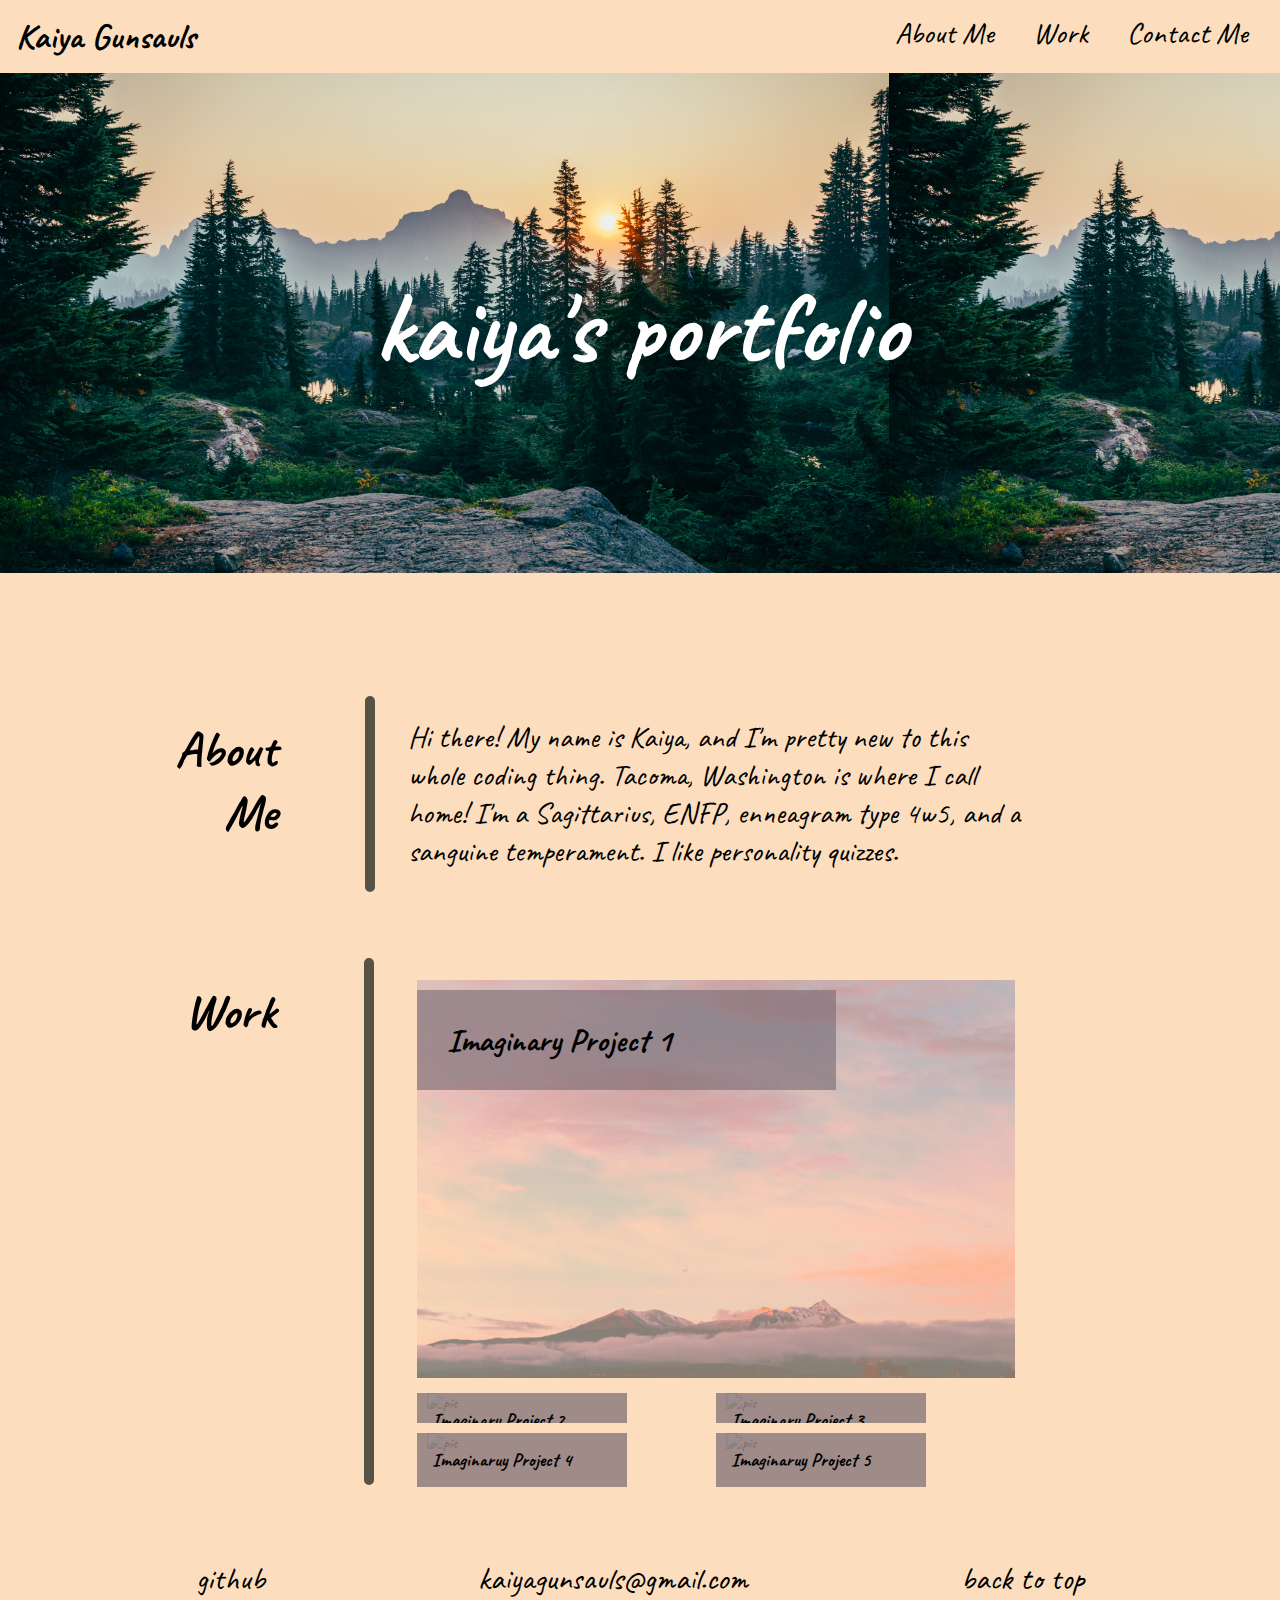
==== index.html @ 3f0dbb6b "most of the framework and design, still needs media queries and a few other layout tweaks" ====
<!DOCTYPE html>
<html lang="en">
<head>
    <meta charset="UTF-8">
    <meta http-equiv="X-UA-Compatible" content="IE=edge">
    <meta name="viewport" content="width=device-width, initial-scale=1.0">
    <link rel="stylesheet" href="./assets/style.css">
    <title>Kaiya's Portfolio</title>
</head>

<body>

    <a href="top"></a>

    <div class="topnav">
        <div><h3>Kaiya Gunsauls</h3></div>
        <div id="links"><a href="#about">About Me</a>
        <a href="#work">Work</a>
        <a href="#contact">Contact Me</a>
        </div>
    </div>

    <div class="main-header">
        <h1>kaiya's portfolio</h1>
    </div>

    <main>
        
        

        <section class="info">
            <h2>About Me</h2> 

            <hr>

            <p>Hi there! My name is Kaiya, and I'm pretty new to this whole coding thing. Tacoma, Washington is where I call home! I'm a Sagittarius, ENFP, enneagram type 4w5, and a sanguine temperament. I like personality quizzes.</p>
            
        </section>


        

        <section class="info">

            <h2>Work</h2>

            <hr>
                
            <div class="cards">
                <div id="featured">
                    <img src="./assets/photo-1508020268086-b96cf4f4bb2e.jpg">
                    <h3>Imaginary Project 1</h3> 
                </div>

                <div class="images">
                    <img src="https://place-puppy.com/700x500" alt="pic">
                    <h3>Imaginary Project 2</h3>
                </div>

                <div class="images">
                    <img src="https://place-puppy.com/700x500" alt="pic">
                        <h3>Imaginary Project 3</h3>
                </div>
            
                <div class="images">
                    <img src="https://place-puppy.com/700x500" alt="pic">
                        <h3>Imaginaruy Project 4</h3>
                </div>

                <div class="images">
                    <img src="https://place-puppy.com/700x500" alt="pic">
                        <h3>Imaginaruy Project 5</h3>
                </div>
            </div> 
        </section> 

        
        <br>
        <br>

        <footer id="contact">
            <a href="https://github.com/kaiyagun" target="_blank">github</a>
            <a href="mailto: kaiyagunsauls@gmail.com">kaiyagunsauls@gmail.com</a>
            <a href="#top">back to top</a>
        </footer> 
    </main>
        
   

   

</body>
</html>
---- assets/style.css ----
@font-face {
    font-family: myFirstFont;
    src: url(../assets/Caveat-VariableFont_wght.ttf);
}

* {
    background-color: #fcdebe;
    font-family: myFirstFont;  
    margin: 0;
    box-sizing: border-box;
}

body {
    display: flex;
    flex-direction: column;
    flex-wrap: wrap;
}

main {
    margin: 7%;
}

.main-header {
    justify-content: flex-start;
    background-image: url("./pic1.jpg");
    height: 500px;
    margin-top: 0px;
    padding: 64px 0;
    width: 100%;
    background-size: contain;
}

.main-header h1 {
    color: white;
    background: rgb(151, 201, 202, 0.0);
    margin: 10%;
    font-size: 100px;
    text-align: center;
} 

.topnav { 
    top: 0;
    width: 100%;
    background-color: #fcdebe;
}

.topnav div {
    float: left;
    text-align: center;
    padding: 14px 16px;
    text-decoration: none;
    font-size: 30px;
    color: black;
    background-color: #fcdebe;
}

.topnav #links {
    text-align: center;
    float: right;
}

.topnav a {
    padding: 14px 16px;
    text-decoration: none;
    font-size: 30px;
    color: black;
    background-color: #fcdebe;
    transition: background-color 250ms ease-in-out;
}

.topnav a:hover {
    background-color: #776871;
    color: white;
    transform: translateY(-10px)
}

/* main container with both sections inside */
.info {
    display: flex;
    margin-right: 5%;
    width: 100%;
}

.info h2 {
    text-align: right;
    width: 15%;
    font-size: 50px;
    border-right-width: 5px;
    border-right-color: #565246;
    margin: 5%;
}

/* about me text */
.info p {
    float: right;
    width: 70%;
    font-size: 30px;
    margin: 5%; 
    margin-left: 0;
    margin-right: 15%;
}

/* divider lines */
.info hr {
    color: #565246;
    border-style: solid;
    border-radius: 10px;
    border-width: 5px;
    margin: 3%;
}

/* container with images inside */
.cards {
    margin: 5%;
    margin-left: 0;
    margin-right: 15%;
    display: flex;
    flex-wrap: wrap;
    float: right;
    width: 70%;
    padding: 0 10px;
}

.images {
    position: relative;
    width: 50%;
    flex-wrap: wrap;
}

.images img {
    position: relative;
    width: 100%;
    height: 100%;
    opacity: 0.5;
    padding: 10px;
    transition: opacity 250ms ease-in-out;
}

.images:hover img {
    opacity: 1;
}

.images h3 {
    background-color: rgba(119, 104, 113,0.7);
    padding: 5%;
    position: absolute;
    top: 10px;
    width: 70%;
    transition: transform 250ms ease-in-out;
}

.images:hover h3 {
    background-color: #739E82;
}

#featured {
    position: relative;
    width: 100%;
    flex-wrap: wrap;
}

#featured img {
    opacity: 0.5;
    border: 3px #565246;
    padding: 0px;
    width: 100%;
    align-content: flex-start;
    justify-content: space-between;
    transition: opacity 250ms ease-in-out;
}

#featured h3 {
    background-color: rgba(119, 104, 113,0.6);
    font-size: 200%;
    padding: 5%;
    position: absolute;
    top: 10px;
    width: 70%;
    transition: transform 250ms ease-in-out;
}

#featured:hover img {
    opacity: 1;
}

#featured:hover h3 {
    background-color: #739E82;
    transform: translateY(-10px)
}

footer {
    display: flex;
    font-size: 32px;
    bottom: 5px;
    text-align: center;
}

footer a {
    text-align: center;
    text-decoration: none;
    color: black;
    margin: auto;
    margin-bottom: 0;
}
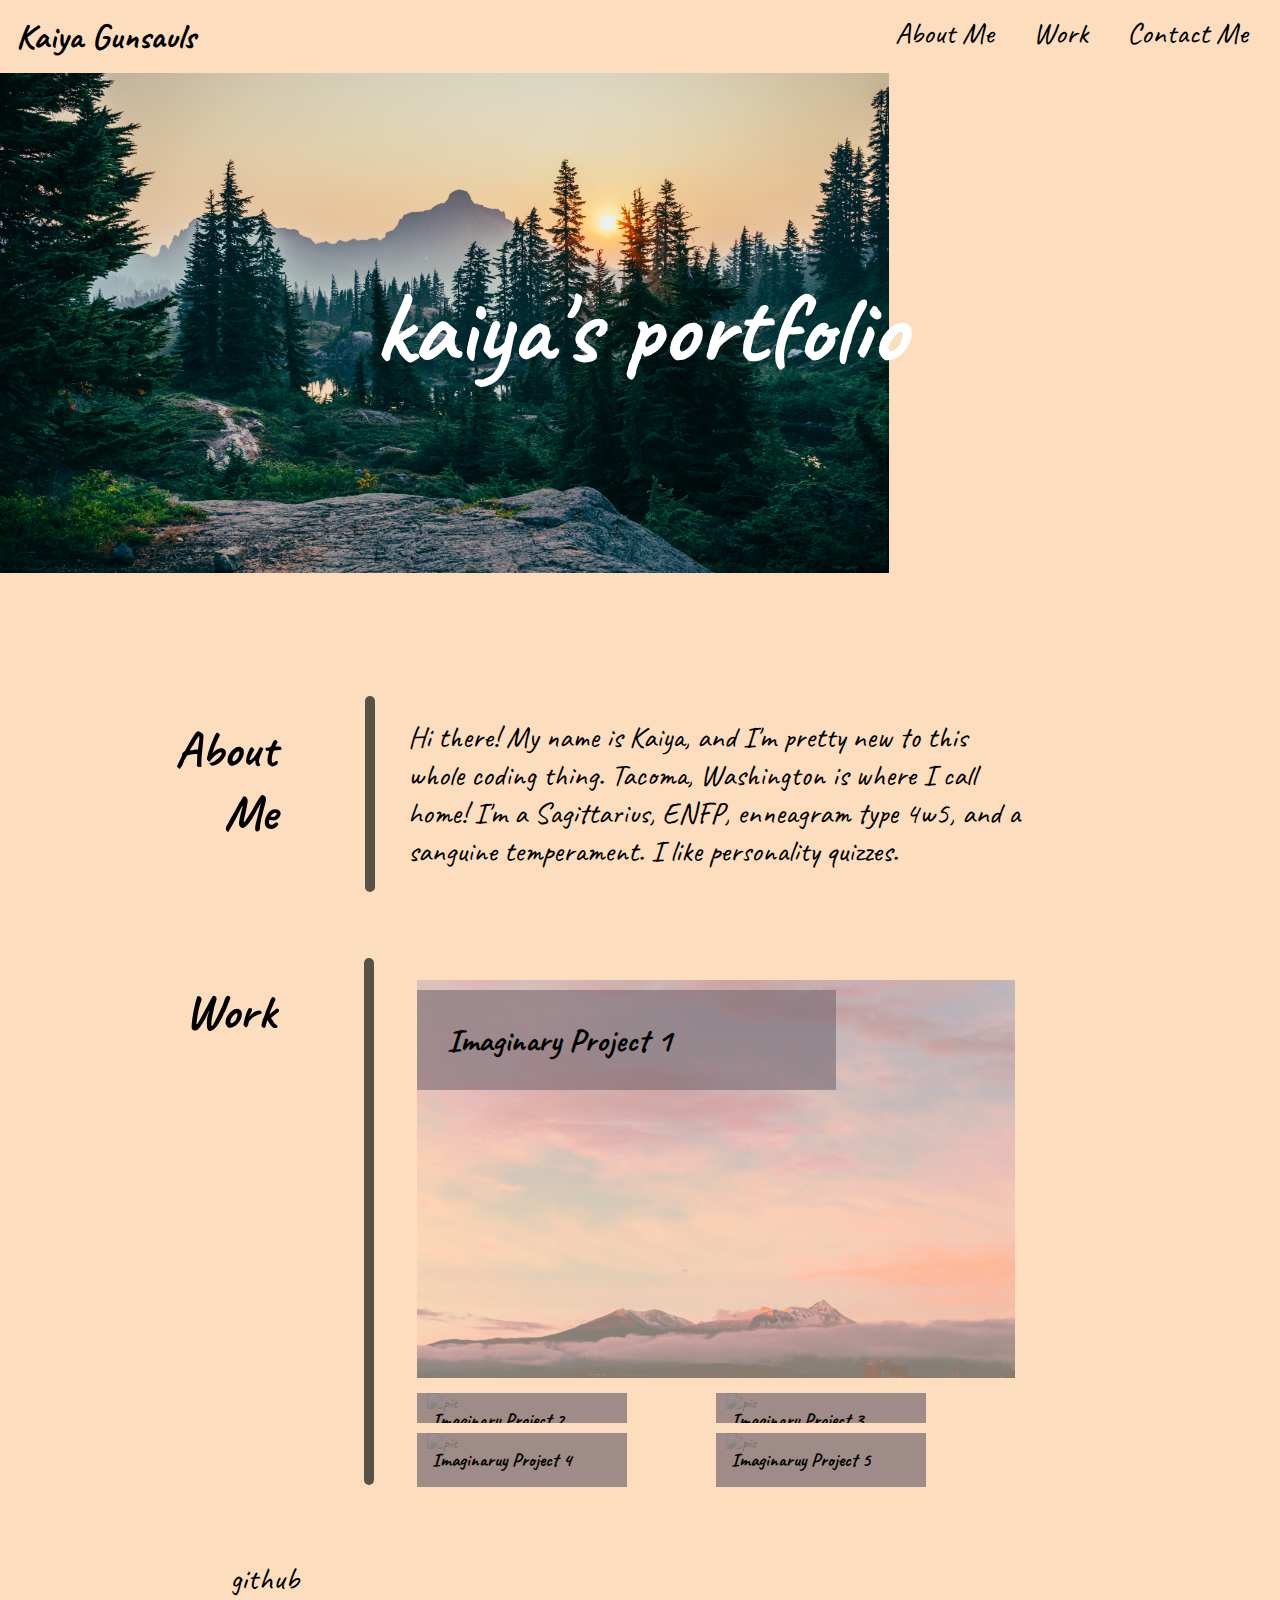
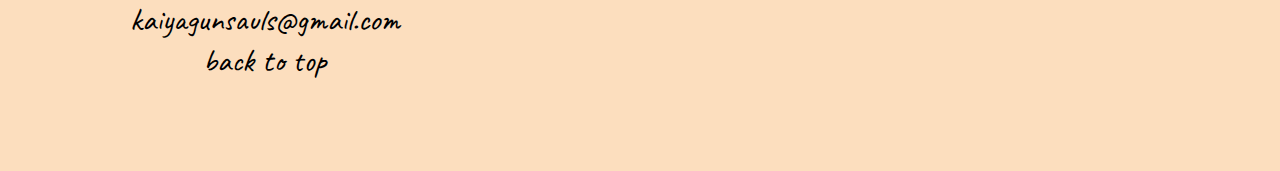
==== commit 863b60f2: "added responsive design and fixed a few other typos" ====
--- a/index.html
+++ b/index.html
@@ -29,7 +29,7 @@
         
 
         <section class="info">
-            <h2>About Me</h2> 
+            <h2 id="about">About Me</h2> 
 
             <hr>
 
@@ -42,7 +42,7 @@
 
         <section class="info">
 
-            <h2>Work</h2>
+            <h2 id="work">Work</h2>
 
             <hr>
                 
@@ -74,20 +74,18 @@
             </div> 
         </section> 
 
-        
+
         <br>
         <br>
 
         <footer id="contact">
-            <a href="https://github.com/kaiyagun" target="_blank">github</a>
-            <a href="mailto: kaiyagunsauls@gmail.com">kaiyagunsauls@gmail.com</a>
-            <a href="#top">back to top</a>
+            <ul>
+            <li><a href="https://github.com/kaiyagun" target="_blank">github</a></li>
+            <li><a href="mailto: kaiyagunsauls@gmail.com">kaiyagunsauls@gmail.com</a></li>
+            <li><a href="#top">back to top</a></li>
+            </ul>
         </footer> 
     </main>
-        
-   
-
-   
 
 </body>
 </html>--- a/assets/style.css
+++ b/assets/style.css
@@ -23,6 +23,7 @@
 .main-header {
     justify-content: flex-start;
     background-image: url("./pic1.jpg");
+    background-repeat: no-repeat;
     height: 500px;
     margin-top: 0px;
     padding: 64px 0;
@@ -189,10 +190,14 @@
 }
 
 footer {
-    display: flex;
+    display: inline-flex;
     font-size: 32px;
     bottom: 5px;
     text-align: center;
+}
+
+footer ul {
+    list-style-type: none;
 }
 
 footer a {
@@ -201,4 +206,33 @@
     color: black;
     margin: auto;
     margin-bottom: 0;
+}
+
+@media screen and (max-width: 600px) {
+
+    .topnav div a {
+        display: block;
+    }
+
+    .main-header h1 {
+        font-size: 300%;
+    }
+    .main-header {
+        height: 300px;
+    }
+    .images img {
+        width: 100%;
+    }
+    
+    .info {
+        display: block;
+        width: 100%;
+    }
+
+    footer li{
+        display: block;
+        text-align: center;
+        list-style-type: none;
+        bottom: 0;
+    }
 }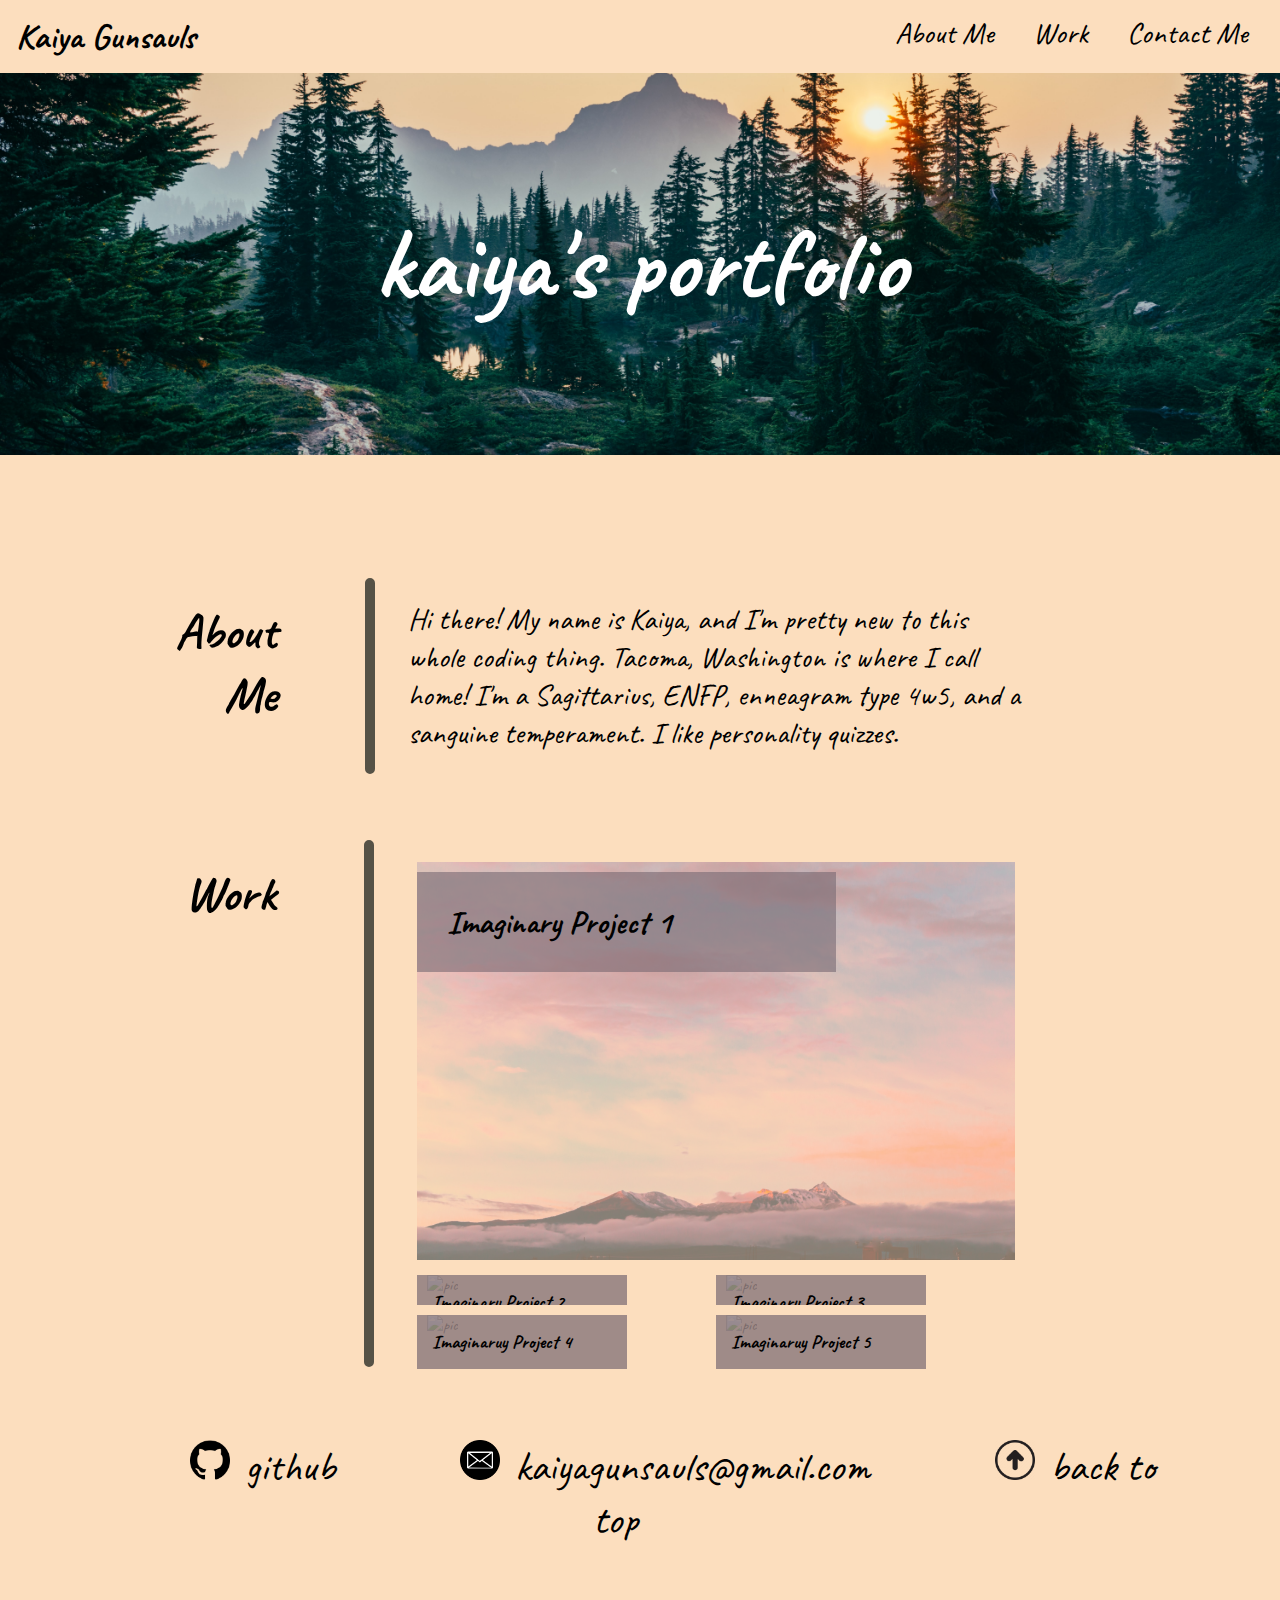
==== commit 9906cebb: "added icons to footer and fixed formatting there" ====
--- a/index.html
+++ b/index.html
@@ -79,11 +79,9 @@
         <br>
 
         <footer id="contact">
-            <ul>
-            <li><a href="https://github.com/kaiyagun" target="_blank">github</a></li>
-            <li><a href="mailto: kaiyagunsauls@gmail.com">kaiyagunsauls@gmail.com</a></li>
-            <li><a href="#top">back to top</a></li>
-            </ul>
+            <a href="https://github.com/kaiyagun" target="_blank"><img src="./assets/github.png" class="icon">github</a>
+            <a href="mailto: kaiyagunsauls@gmail.com"><img src="./assets/email (1).png" class="icon">kaiyagunsauls@gmail.com</a></li>
+            <a href="#top"><img src="./assets/better-arrow.png" class="icon">back to top</a>
         </footer> 
     </main>
 
--- a/assets/style.css
+++ b/assets/style.css
@@ -21,14 +21,14 @@
 }
 
 .main-header {
-    justify-content: flex-start;
     background-image: url("./pic1.jpg");
     background-repeat: no-repeat;
-    height: 500px;
-    margin-top: 0px;
-    padding: 64px 0;
-    width: 100%;
-    background-size: contain;
+    background-size: cover;
+    background-position: 50% 50%;
+    position: relative;
+    width: 100%;
+    height: auto;
+    display: block;
 }
 
 .main-header h1 {
@@ -190,22 +190,26 @@
 }
 
 footer {
-    display: inline-flex;
-    font-size: 32px;
-    bottom: 5px;
-    text-align: center;
-}
-
-footer ul {
-    list-style-type: none;
-}
+    font-size: 42px;
+    bottom: 0px;
+    text-align: center;
+   
+}
+
 
 footer a {
     text-align: center;
     text-decoration: none;
     color: black;
-    margin: auto;
-    margin-bottom: 0;
+    margin: 50px;
+    margin-bottom: 0; 
+    bottom: 0;
+   
+}
+
+.icon {
+    height: 40px;
+    margin: 0 15px;
 }
 
 @media screen and (max-width: 600px) {
@@ -219,7 +223,9 @@
     }
     .main-header {
         height: 300px;
-    }
+    background-repeat: no-repeat;
+    }
+
     .images img {
         width: 100%;
     }
@@ -228,11 +234,4 @@
         display: block;
         width: 100%;
     }
-
-    footer li{
-        display: block;
-        text-align: center;
-        list-style-type: none;
-        bottom: 0;
-    }
 }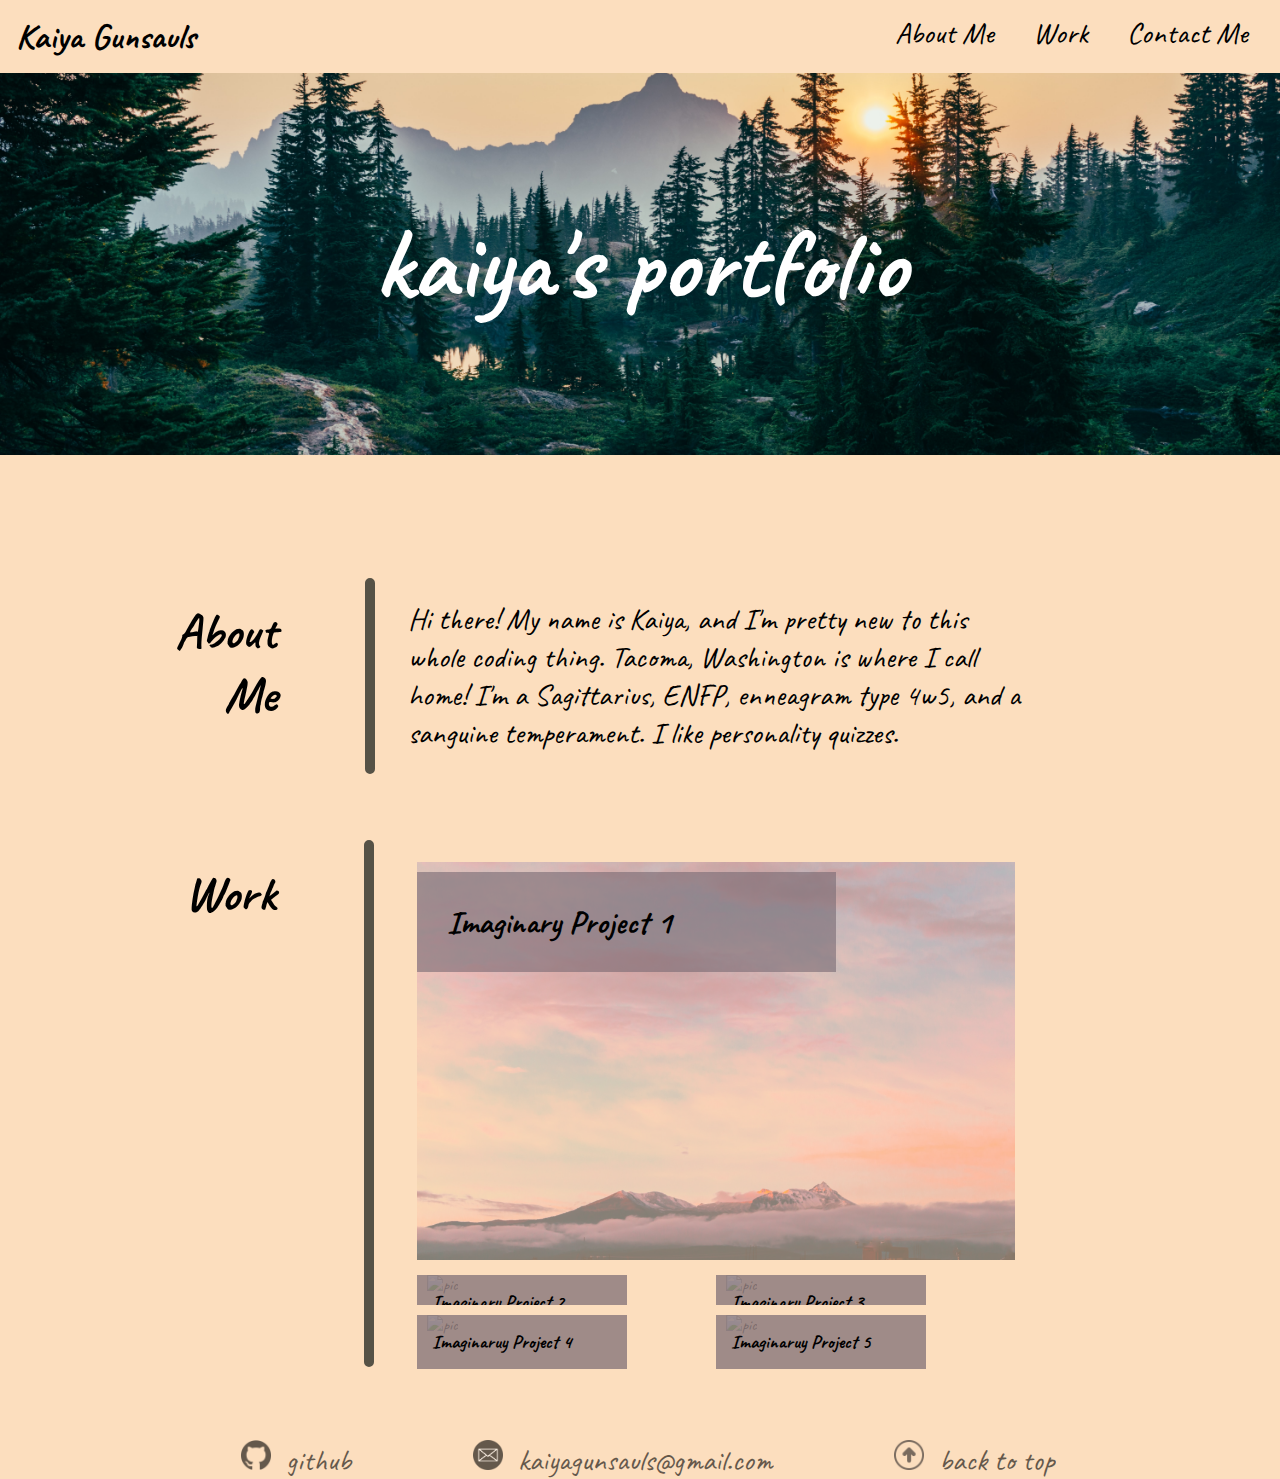
==== commit 08211f61: "changed to unique placeholders" ====
--- a/index.html
+++ b/index.html
@@ -58,17 +58,17 @@
                 </div>
 
                 <div class="images">
-                    <img src="https://place-puppy.com/700x500" alt="pic">
+                    <img src="http://placekitten.com/700/500" alt="pic">
                         <h3>Imaginary Project 3</h3>
                 </div>
             
                 <div class="images">
-                    <img src="https://place-puppy.com/700x500" alt="pic">
+                    <img src=" http://placebeard.it/700/500" alt="pic">
                         <h3>Imaginaruy Project 4</h3>
                 </div>
 
                 <div class="images">
-                    <img src="https://place-puppy.com/700x500" alt="pic">
+                    <img src="https://placebear.com/700/500" alt="pic">
                         <h3>Imaginaruy Project 5</h3>
                 </div>
             </div> 
--- a/assets/style.css
+++ b/assets/style.css
@@ -18,6 +18,7 @@
 
 main {
     margin: 7%;
+    margin-bottom: 0;
 }
 
 .main-header {
@@ -190,10 +191,9 @@
 }
 
 footer {
-    font-size: 42px;
+    font-size: 30px;
     bottom: 0px;
     text-align: center;
-   
 }
 
 
@@ -204,11 +204,16 @@
     margin: 50px;
     margin-bottom: 0; 
     bottom: 0;
-   
+    opacity: 0.6;
+    transition: opacity 250ms ease-in-out;
+}
+
+footer a:hover {
+    opacity: 1;
 }
 
 .icon {
-    height: 40px;
+    height: 30px;
     margin: 0 15px;
 }
 
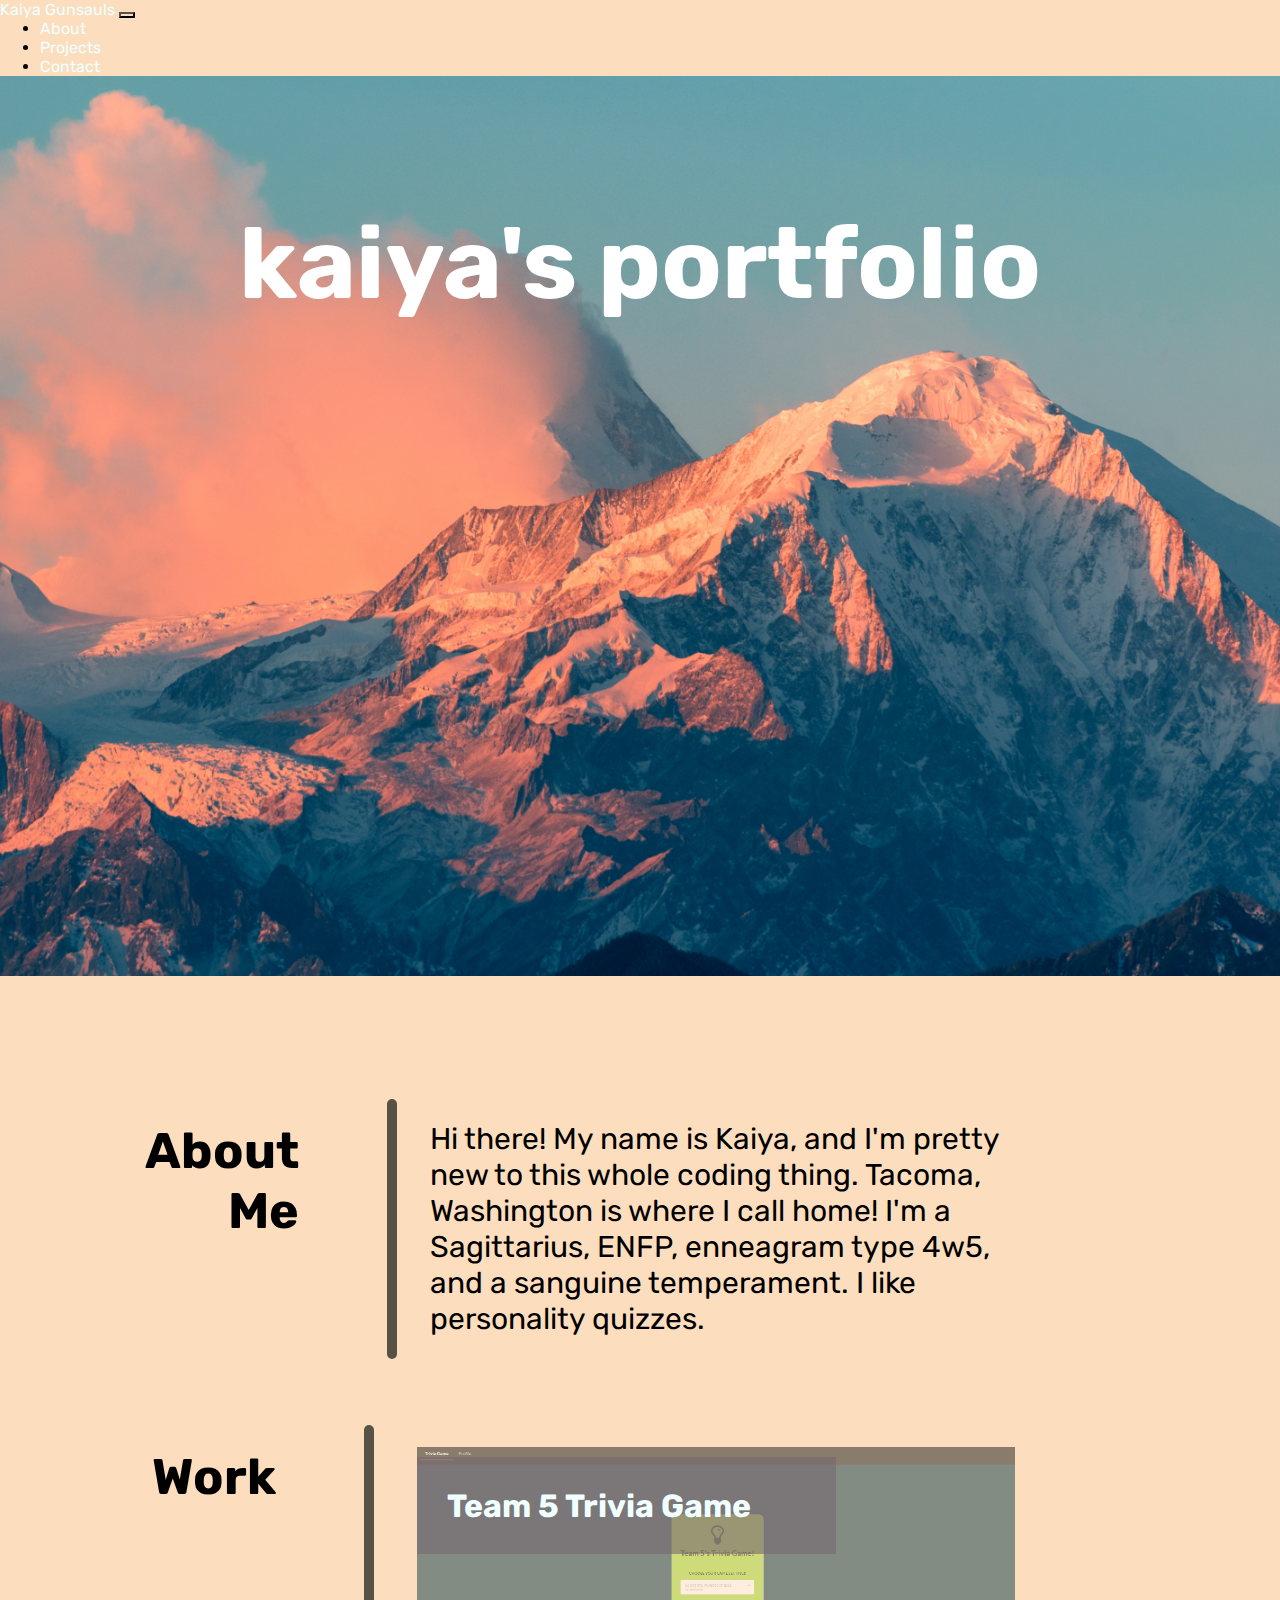
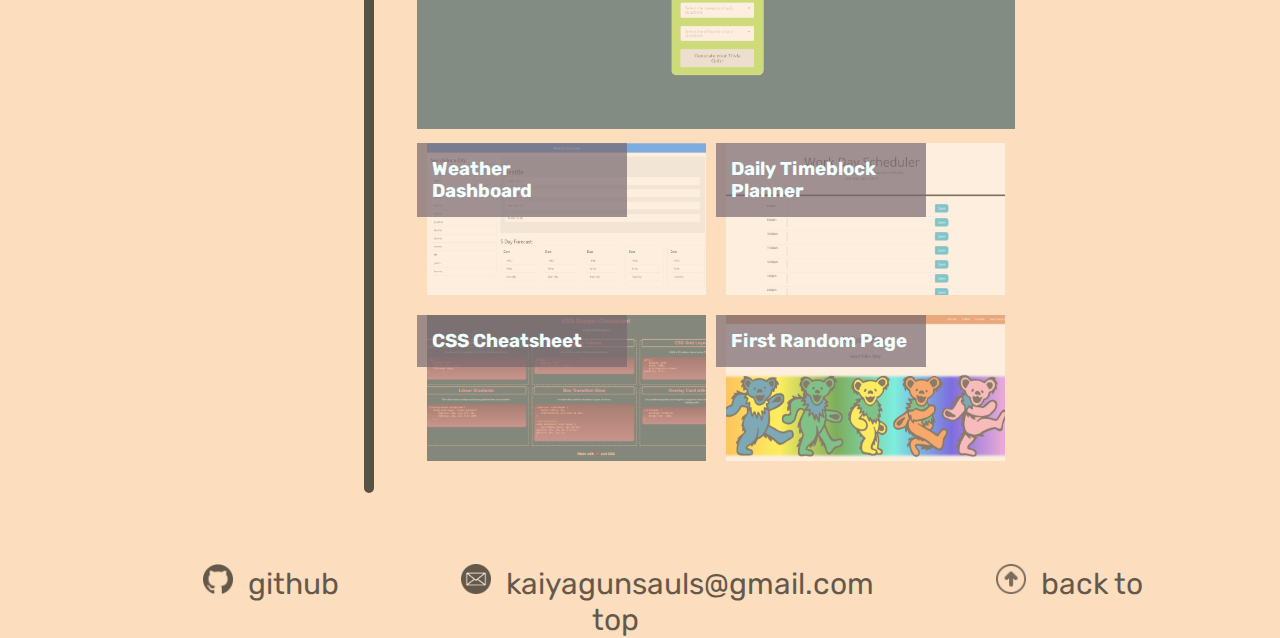
==== commit 0649ebec: "added new project links and new header image, also changed font" ====
--- a/index.html
+++ b/index.html
@@ -4,6 +4,7 @@
     <meta charset="UTF-8">
     <meta http-equiv="X-UA-Compatible" content="IE=edge">
     <meta name="viewport" content="width=device-width, initial-scale=1.0">
+    <link href="https://cdn.jsdelivr.net/npm/bootstrap@5.1.3/dist/css/bootstrap.min.css" rel="stylesheet" integrity="sha384-1BmE4kWBq78iYhFldvKuhfTAU6auU8tT94WrHftjDbrCEXSU1oBoqyl2QvZ6jIW3" crossorigin="anonymous">
     <link rel="stylesheet" href="./assets/style.css">
     <title>Kaiya's Portfolio</title>
 </head>
@@ -12,13 +13,28 @@
 
     <a href="top"></a>
 
-    <div class="topnav">
-        <div><h3>Kaiya Gunsauls</h3></div>
-        <div id="links"><a href="#about">About Me</a>
-        <a href="#work">Work</a>
-        <a href="#contact">Contact Me</a>
-        </div>
-    </div>
+<nav class="navbar fixed-top navbar-expand-lg navbar-light">
+            <div class="container-fluid">
+              <a class="navbar-brand" href="#">Kaiya Gunsauls</a>
+              <button class="navbar-toggler" type="button" data-bs-toggle="collapse" data-bs-target="#navbarNavDropdown" aria-controls="navbarNavDropdown" aria-expanded="false" aria-label="Toggle navigation">
+                <span class="navbar-toggler-icon"></span>
+              </button>
+              <div class="collapse navbar-collapse" id="navbarNavDropdown">
+                <ul class="navbar-nav">
+                  <li class="nav-item">
+                    <a class="nav-link active" aria-current="page" href="#about">About</a>
+                  </li>
+                  <li class="nav-item">
+                    <a class="nav-link" href="#">Projects</a>
+                  </li>
+                  <li class="nav-item">
+                    <a class="nav-link" href="#">Contact</a>
+                  </li>
+                </ul>
+              </div>
+            </div>
+          </nav>
+    
 
     <div class="main-header">
         <h1>kaiya's portfolio</h1>
@@ -28,8 +44,8 @@
         
         
 
-        <section class="info">
-            <h2 id="about">About Me</h2> 
+        <section id="about" class="info">
+            <h2 >About Me</h2> 
 
             <hr>
 
@@ -48,28 +64,43 @@
                 
             <div class="cards">
                 <div id="featured">
-                    <img src="./assets/photo-1508020268086-b96cf4f4bb2e.jpg">
-                    <h3>Imaginary Project 1</h3> 
+                    <a href="https://kaiyagun.github.io/trivia/" target="_blank">
+                    <img src="./assets/trivia--ss.png">
+                    
+                    <h3>Team 5 Trivia Game</h3> 
+                    </a>
                 </div>
 
                 <div class="images">
-                    <img src="https://place-puppy.com/700x500" alt="pic">
-                    <h3>Imaginary Project 2</h3>
+                    <a href="https://kaiyagun.github.io/weather-dash/" target="_blank">
+                        <img src="./assets/135737987-56b65b7e-bca2-49ea-97bc-8f7c53a5bf11.png">
+                        
+                        <h3>Weather Dashboard</h3> 
+                        </a>
                 </div>
 
                 <div class="images">
-                    <img src="http://placekitten.com/700/500" alt="pic">
-                        <h3>Imaginary Project 3</h3>
+                    <a href="https://kaiyagun.github.io/daily-planner/" target="_blank">
+                        <img src="./assets/planner-ss.png">
+                        
+                        <h3>Daily Timeblock Planner</h3> 
+                        </a>
                 </div>
             
                 <div class="images">
-                    <img src=" http://placebeard.it/700/500" alt="pic">
-                        <h3>Imaginaruy Project 4</h3>
+                    <a href="https://kaiyagun.github.io/css-cheatsheet/" target="_blank">
+                        <img src="./assets/cheatsheet-ss.png">
+                        
+                        <h3>CSS Cheatsheet</h3> 
+                        </a>
                 </div>
 
                 <div class="images">
-                    <img src="https://placebear.com/700/500" alt="pic">
-                        <h3>Imaginaruy Project 5</h3>
+                    <a href="https://kaiyagun.github.io/cool-page/" target="_blank">
+                        <img src="./assets/coolpage-ss.png">
+                        
+                        <h3>First Random Page</h3> 
+                        </a>
                 </div>
             </div> 
         </section> 
@@ -84,6 +115,7 @@
             <a href="#top"><img src="./assets/better-arrow.png" class="icon">back to top</a>
         </footer> 
     </main>
-
+    <script src="https://cdn.jsdelivr.net/npm/bootstrap@5.1.3/dist/js/bootstrap.bundle.min.js" integrity="sha384-ka7Sk0Gln4gmtz2MlQnikT1wXgYsOg+OMhuP+IlRH9sENBO0LRn5q+8nbTov4+1p" crossorigin="anonymous"></script>
+    <script src="./script.js"></script>
 </body>
 </html>--- a/assets/style.css
+++ b/assets/style.css
@@ -1,6 +1,6 @@
 @font-face {
     font-family: myFirstFont;
-    src: url(../assets/Caveat-VariableFont_wght.ttf);
+    src: url(../assets/Rubik-VariableFont_wght.ttf);
 }
 
 * {
@@ -21,14 +21,19 @@
     margin-bottom: 0;
 }
 
+a {
+    text-decoration: none;
+    color: azure;
+}
+
 .main-header {
-    background-image: url("./pic1.jpg");
+    background-image: url("./jerry-zhang-ePpaQC2c1xA-unsplash.jpg");
     background-repeat: no-repeat;
     background-size: cover;
     background-position: 50% 50%;
     position: relative;
     width: 100%;
-    height: auto;
+    height: 900px;
     display: block;
 }
 
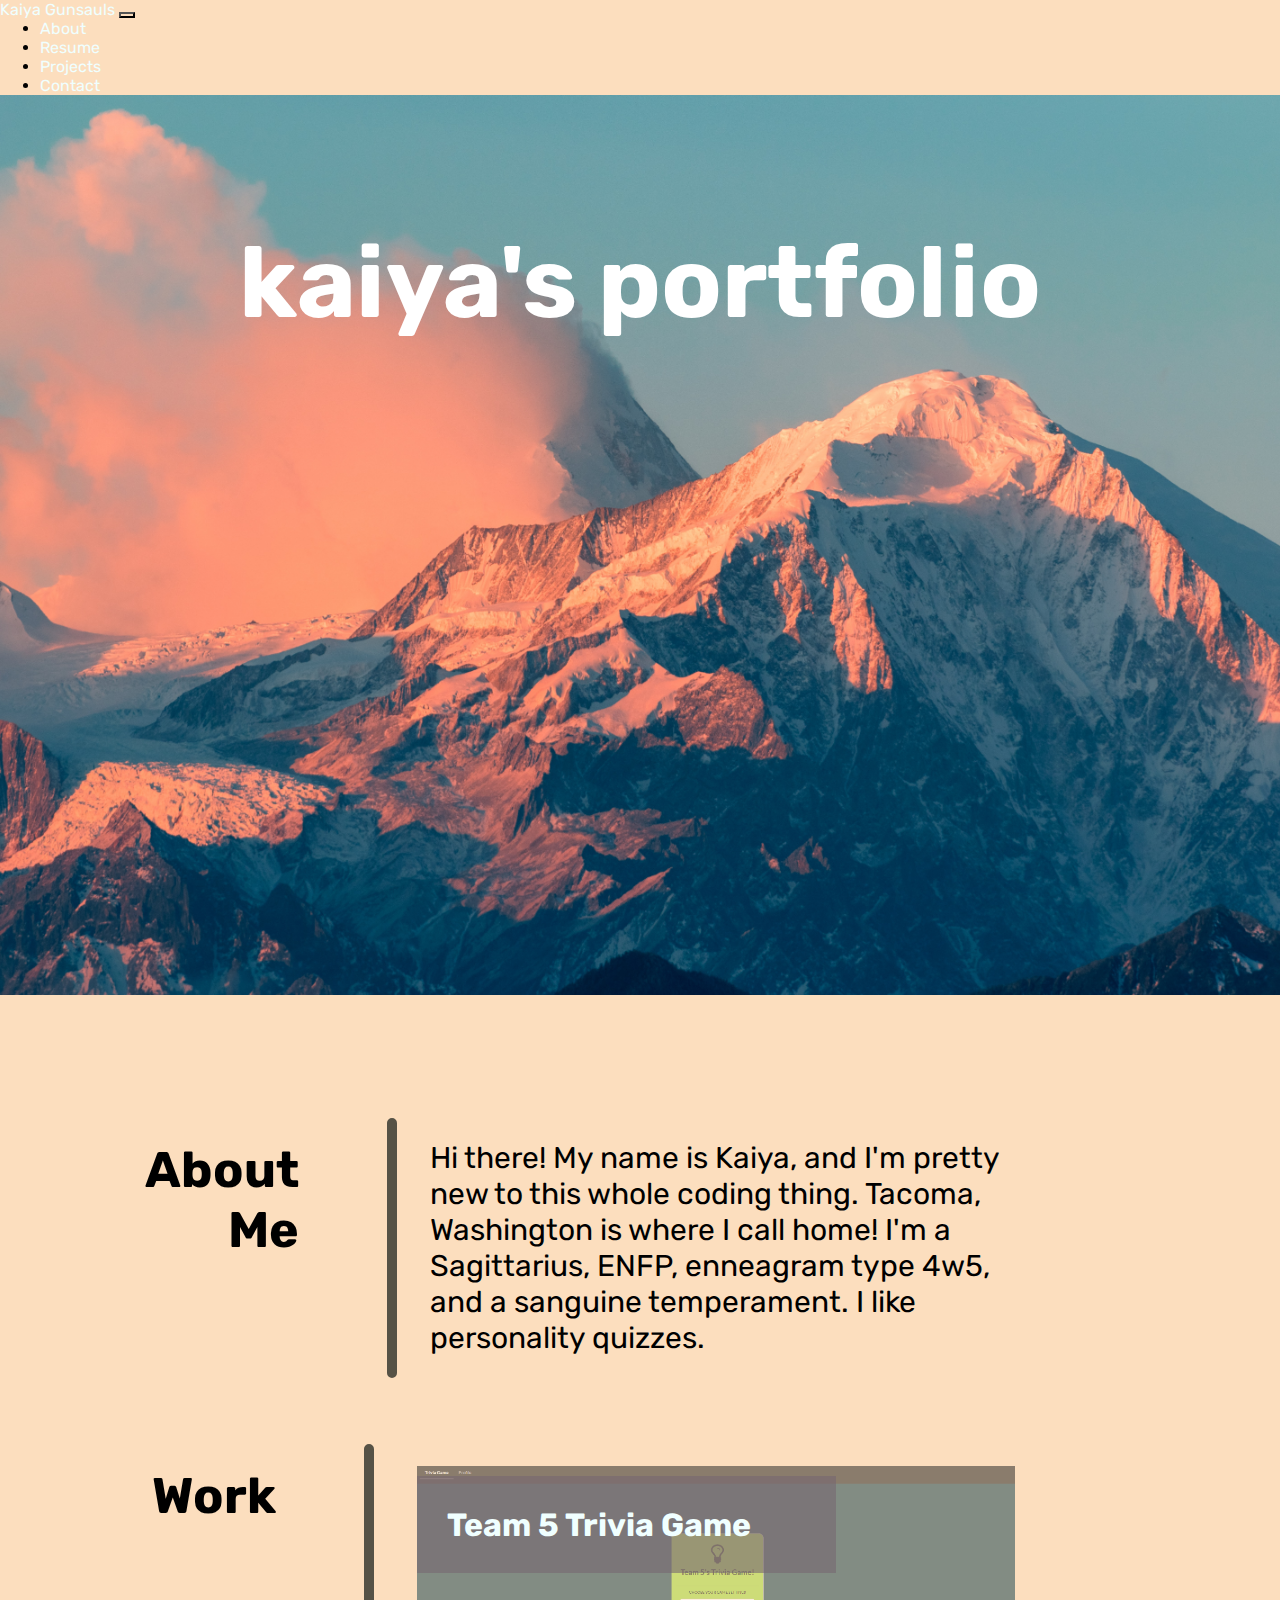
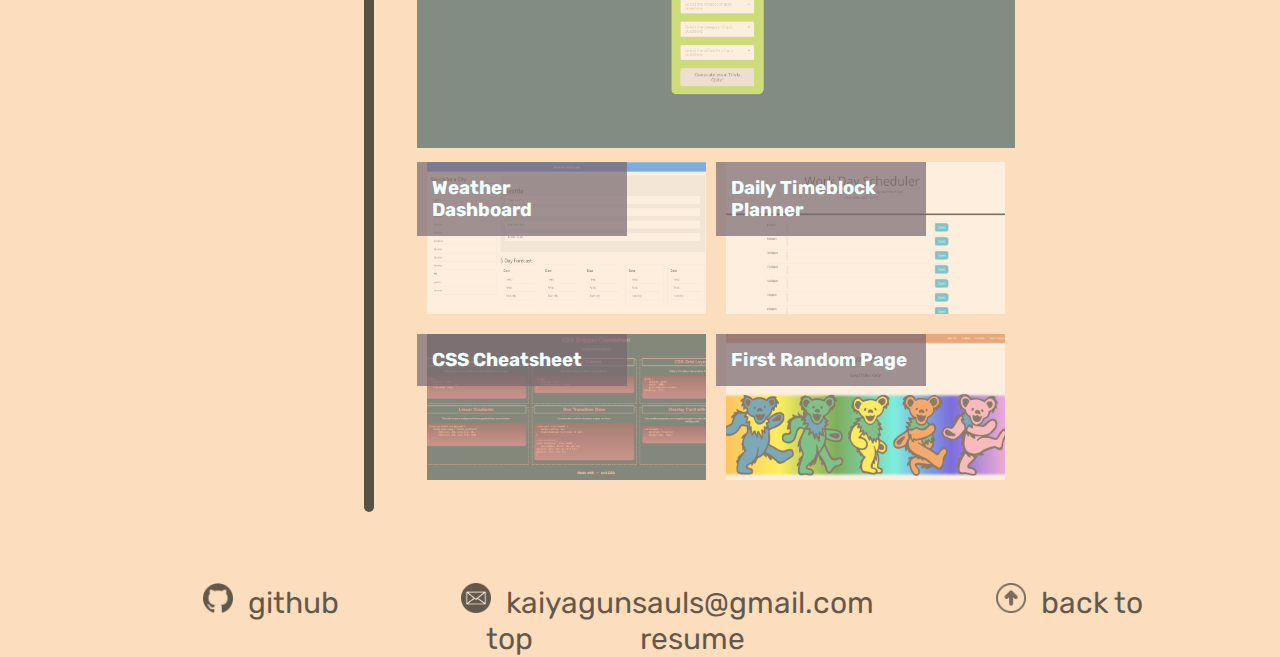
==== commit 525449df: "added resume link but resume needs updated eventually so don't forget" ====
--- a/index.html
+++ b/index.html
@@ -23,6 +23,9 @@
                 <ul class="navbar-nav">
                   <li class="nav-item">
                     <a class="nav-link active" aria-current="page" href="#about">About</a>
+                  </li>
+                  <li class="nav-item">
+                    <a class="nav-link" href="./assets/Resume.pdf" target="_blank">Resume</a>
                   </li>
                   <li class="nav-item">
                     <a class="nav-link" href="#">Projects</a>
@@ -113,6 +116,7 @@
             <a href="https://github.com/kaiyagun" target="_blank"><img src="./assets/github.png" class="icon">github</a>
             <a href="mailto: kaiyagunsauls@gmail.com"><img src="./assets/email (1).png" class="icon">kaiyagunsauls@gmail.com</a></li>
             <a href="#top"><img src="./assets/better-arrow.png" class="icon">back to top</a>
+            <a href="./assets/Resume.pdf" target="_blank">resume</a>
         </footer> 
     </main>
     <script src="https://cdn.jsdelivr.net/npm/bootstrap@5.1.3/dist/js/bootstrap.bundle.min.js" integrity="sha384-ka7Sk0Gln4gmtz2MlQnikT1wXgYsOg+OMhuP+IlRH9sENBO0LRn5q+8nbTov4+1p" crossorigin="anonymous"></script>
